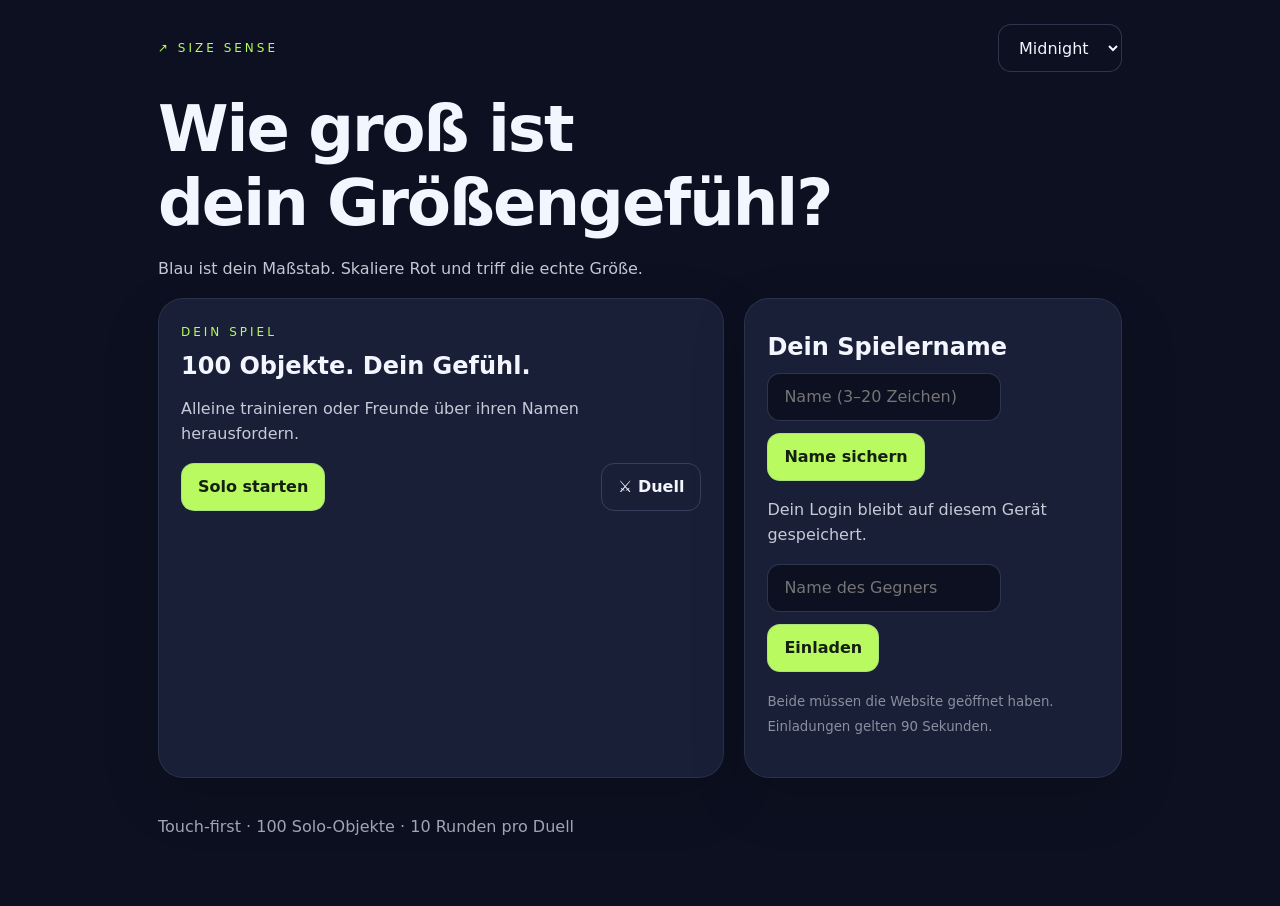
==== index.html @ f30f193d "Build touch-first Size Sense with solo, duels and themes" ====
<!doctype html><html lang="de"><meta charset="utf-8"><meta name="viewport" content="width=device-width,initial-scale=1,viewport-fit=cover"><meta name="theme-color" content="#101528"><title>Size Sense · Größen-Duell</title><style>*{box-sizing:border-box}body{margin:0;background:var(--bg);color:var(--text);font:16px system-ui;--bg:#0c1020;--card:#191f37;--text:#f3f5ff;--accent:#b8fa60;min-height:100dvh}body[data-theme=light]{--bg:#edf2fc;--card:#fff;--text:#18223b;--accent:#78d52d}body[data-theme=violet]{--bg:#201033;--card:#342048;--text:#fff1ff;--accent:#ffbd69}main{max-width:1000px;margin:auto;padding:24px 18px 50px}header,.row{display:flex;align-items:center;justify-content:space-between;gap:12px;flex-wrap:wrap}h1{font-size:clamp(32px,7vw,64px);letter-spacing:-2px;margin:20px 0 8px}h2{margin:12px 0}p{line-height:1.6;opacity:.8}.badge{color:var(--accent);font-size:12px;letter-spacing:3px}section{background:var(--card);border:1px solid #8999c125;border-radius:25px;padding:22px;margin:20px 0;box-shadow:0 20px 60px #0002}button,input,select{font:inherit;border-radius:13px;min-height:48px;padding:12px 16px;border:1px solid #8999c144}button{cursor:pointer;background:var(--accent);color:#152012;font-weight:750}button.secondary{background:transparent;color:var(--text)}button:disabled{opacity:.45;cursor:wait}input,select{background:var(--bg);color:var(--text);max-width:100%}input[type=range]{width:100%;padding:0;accent-color:var(--accent);min-height:54px;touch-action:pan-y}input[type=number]{width:160px}progress{width:100%;accent-color:var(--accent);height:8px}.arena{height:310px;display:flex;align-items:flex-end;justify-content:center;gap:10%;padding:25px 10px 0;background:linear-gradient(transparent,#7188bb12),repeating-linear-gradient(0deg,transparent 0 39px,#8999c118 40px);border-bottom:2px solid #8999c166;overflow:hidden}.object{display:flex;align-items:flex-end;justify-content:center;min-width:0;width:44%;height:100%}.object svg{max-width:100%;overflow:visible;filter:drop-shadow(0 0 12px #6688ff22)}.labels{display:grid;grid-template-columns:1fr 1fr;gap:16px;margin:15px 0}.blue{color:#68b6ff}.red{color:#ff708c}.big{font-size:clamp(25px,6vw,42px);font-weight:850}.muted,small{opacity:.65}#notice{position:fixed;bottom:18px;left:5%;width:90%;background:#fdd58c;color:#30230a;border-radius:14px;padding:14px;z-index:5;display:none}#invites section{border-color:var(--accent)}[hidden]{display:none!important}@media(min-width:760px){.arena{height:380px}.layout{display:grid;grid-template-columns:1.5fr 1fr;gap:20px}.layout section{margin-top:0}}@media(prefers-reduced-motion:no-preference){button{transition:transform .15s}button:active{transform:scale(.97)}}</style><main><header><span class="badge">↗ SIZE SENSE</span><select id="theme" aria-label="Design"><option value="dark">Midnight</option><option value="light">Cloud</option><option value="violet">Sunset</option></select></header><h1>Wie groß ist<br>dein Größengefühl?</h1><p>Blau ist dein Maßstab. Skaliere Rot und triff die echte Größe.</p><div id="invites" aria-live="polite"></div><div class="layout"><section><span class="badge">DEIN SPIEL</span><h2>100 Objekte. Dein Gefühl.</h2><p>Alleine trainieren oder Freunde über ihren Namen herausfordern.</p><div class="row"><button id="solo">Solo starten</button><button id="lobbyBtn" class="secondary">⚔ Duell</button></div></section><section id="lobby"><h2>Dein Spielername</h2><div class="row"><input id="username" placeholder="Name (3–20 Zeichen)" maxlength="20" aria-label="Dein Spielername"><button id="register">Name sichern</button></div><p id="identity">Dein Login bleibt auf diesem Gerät gespeichert.</p><div class="row"><input id="opponent" placeholder="Name des Gegners" aria-label="Gegnername"><button id="challenge">Einladen</button></div><p><small>Beide müssen die Website geöffnet haben. Einladungen gelten 90 Sekunden.</small></p><div id="duelStatus" aria-live="polite"></div></section></div><section id="game" hidden><div class="row"><span id="round" class="badge"></span><span id="total"></span></div><progress id="progress" value="0" max="100"></progress><div class="arena"><div class="object" id="refArt"></div><div class="object" id="targetArt"></div></div><div class="labels"><div><span class="blue">BLAU · VERGLEICH</span><h2 id="reference"></h2></div><div><span class="red">ROT · DEINE SCHÄTZUNG</span><h2 id="target"></h2></div></div><label for="scale">Größe mit dem Finger verändern</label><input id="scale" type="range" min="0" max="1000" value="500"><div class="row"><span id="dimensions" class="big"></span><label>Meter <input id="meters" type="number" min="0.0001" max="100000" step="any" inputmode="decimal"></label></div><p id="axis"></p><div id="result" aria-live="polite"></div><div class="row"><button id="submit">Schätzung abgeben</button><button id="next" hidden>Weiter →</button></div><p><small>Stilisierte Silhouetten. Gewertet wird die angegebene Höhe oder Länge; die zweite Abmessung ist ein Modellwert. Spielwerte sind keine exakten Maße jedes realen Exemplars.</small></p></section><section id="finish" hidden aria-live="polite"></section><p class="muted">Touch-first · 100 Solo-Objekte · 10 Runden pro Duell</p></main><div id="notice" role="alert"></div><script type="module">const $=id=>document.getElementById(id),URL='https://puddgzxqekteblmlpiqv.supabase.co',KEY='sb_publishable_PVR0CA2g2AXgzoUDnAE_pg_GkWb5LRb';let me=null,items=[],deck=[],index=0,total=0,item=null,ref=null,guess=1,low=.01,high=100,answered=false,duel=null,polling=false,loading=false;const refs=[{name:'Haus',size:8,w:7,h:8,kind:0},{name:'Auto',size:4.5,w:4.5,h:1.5,kind:1},{name:'Tür',size:2,w:.9,h:2,kind:2},{name:'Baum',size:12,w:6,h:12,kind:3},{name:'Bus',size:12,w:12,h:3,kind:1},{name:'Flasche',size:.3,w:.08,h:.3,kind:4}];function message(e){$('notice').textContent=e.message||String(e);$('notice').style.display='block';clearTimeout(message.timer);message.timer=setTimeout(()=>$('notice').style.display='none',6500)}async function request(path,body){const r=await fetch(URL+'/rest/v1/'+path,{method:body===undefined?'GET':'POST',headers:{apikey:KEY,'Content-Type':'application/json'},body:body===undefined?undefined:JSON.stringify(body)});const d=await r.json();if(!r.ok||d?.error)throw Error(d?.error||d?.message||'Verbindung fehlgeschlagen');return d}const rpc=(name,args={})=>request('rpc/'+name,args);function bind(id,fn){$(id).onclick=async()=>{if($(id).disabled)return;$(id).disabled=true;try{await fn()}catch(e){message(e)}finally{$(id).disabled=false}}}function shuffle(a){a=[...a];for(let i=a.length-1;i>0;i--){let j=Math.floor(Math.random()*(i+1));[a[i],a[j]]=[a[j],a[i]]}return a}const fmt=n=>Number(n).toLocaleString('de-DE',{maximumFractionDigits:4});function hash(s){return [...s].reduce((a,c)=>(a*31+c.charCodeAt(0))>>>0,0)}function kind(name){if(/haus|gebäude|turm/i.test(name))return 0;if(/auto|bus|zug|schiff|flugzeug/i.test(name))return 1;if(/baum|blume/i.test(name))return 3;if(/flasche|dose/i.test(name))return 4;return 2+hash(name)%3}function art(k,c,w,h){let shapes=['<path d="M5 40L50 3 95 40V97H5Z"/><path d="M40 97V65H60V97M20 48H32V60H20ZM68 48H80V60H68Z" fill="#101528"/>','<path d="M3 48L20 42 33 20H70L85 43 97 50V78H3Z"/><path d="M36 28H66L76 43H27Z" fill="#101528"/><circle cx="22" cy="80" r="12" fill="#101528"/><circle cx="78" cy="80" r="12" fill="#101528"/>','<rect x="15" y="3" width="70" height="94" rx="7"/><circle cx="70" cy="57" r="4" fill="#101528"/>','<path d="M44 97V60H56V97Z"/><path d="M50 0L93 65H7Z"/>','<path d="M35 2H65V23L78 36V90Q78 98 68 98H32Q22 98 22 90V36L35 23Z"/>'];return '<svg aria-hidden="true" viewBox="0 0 100 100" preserveAspectRatio="none" style="width:'+w+'px;height:'+h+'px;fill:'+c+'">'+shapes[k]+'</svg>'}function draw(){if(!item)return;let vertical=item.axis==='v',ratio=kind(item.name)===1?3:kind(item.name)===3?.5:.65,tw=vertical?guess*ratio:guess,th=vertical?guess:guess/3;let unit=Math.min(235/Math.max(ref.h,th),135/Math.max(ref.w,tw));$('refArt').innerHTML=art(ref.kind,'#68b6ff',Math.max(1,ref.w*unit),Math.max(1,ref.h*unit));$('targetArt').innerHTML=art(kind(item.name),'#ff708c',Math.max(1,tw*unit),Math.max(1,th*unit));$('dimensions').textContent=fmt(th)+' m hoch · '+fmt(tw)+' m breit';$('meters').value=Number(guess.toPrecision(6));$('scale').value=1000*Math.log(guess/low)/Math.log(high/low)}async function loadItems(){if(!items.length){items=await request('sg_items?select=id,name,dim,axis,size_m,fact&order=id&limit=100');if(items.length<100)throw Error('Der Solo-Katalog enthält noch keine 100 verfügbaren Objekte.')}}async function round(){loading=true;try{answered=false;$('submit').hidden=false;$('next').hidden=true;$('scale').disabled=false;$('meters').disabled=false;$('result').textContent='';item=duel?await rpc('sg_round',{p_token:me.token,p_duel_id:duel,p_round:index+1}):deck[index];if(!item)throw Error('Objekt konnte nicht geladen werden');ref=refs[(index+hash(item.id))%refs.length];if(ref.name===item.name)ref=refs[(refs.indexOf(ref)+1)%refs.length];low=.0001;high=100000;guess=ref.size;$('reference').textContent=ref.name+' · '+fmt(ref.h)+' m hoch / '+fmt(ref.w)+' m breit';$('target').textContent=item.name;$('axis').textContent='Gewertet: '+item.dim+' in Metern.';$('round').textContent=(duel?'DUELL':'SOLO')+' · RUNDE '+(index+1)+' / '+(duel?10:deck.length);$('total').textContent=fmt(total)+' Prozentpunkte';$('progress').max=duel?10:deck.length;$('progress').value=index;$('game').hidden=false;$('finish').hidden=true;draw()}finally{loading=false}}function finish(text){$('game').hidden=true;$('finish').hidden=false;$('finish').textContent=text}async function openDuel(id){const s=await rpc('sg_duel_state',{p_token:me.token,p_duel_id:id});if(s.duel.status!=='active'&&s.duel.status!=='finished')return;duel=id;index=s.my_guesses.length;total=s.my_guesses.reduce((a,g)=>a+Number(g.score),0);if(index<10)await round();else finish('Deine zehn Runden sind fertig. Warte auf den Endstand …')}async function tick(){if(!me||polling)return;polling=true;try{await rpc('sg_heartbeat',{p_token:me.token});const d=await rpc('sg_my_duels',{p_token:me.token});$('invites').replaceChildren();for(const x of d.duels){const box=document.createElement('section'),label=document.createElement('p');label.textContent=x.p1_username+' gegen '+x.p2_username+' · '+(x.status==='active'?'Duell läuft':'Einladung');box.append(label);if(x.status==='invited'&&x.p2_id===me.id){for(const [text,accept] of [['Beitreten',true],['Ablehnen',false]]){const b=document.createElement('button');b.textContent=text;b.onclick=async()=>{b.disabled=true;try{await rpc('sg_respond_duel',{p_token:me.token,p_duel_id:x.id,p_accept:accept});if(accept)await openDuel(x.id);await tick()}catch(e){message(e)}finally{b.disabled=false}};box.append(b)}}else if(x.status==='active'){const b=document.createElement('button');b.textContent='Duell öffnen';b.onclick=()=>openDuel(x.id).catch(message);box.append(b)}$('invites').append(box)}if(duel){const s=await rpc('sg_duel_state',{p_token:me.token,p_duel_id:duel});if(s.duel.status==='finished'){const x=s.duel;finish((x.winner_id===null?'Unentschieden!':x.winner_id===me.id?'Du gewinnst! 🏆':'Dein Gegner gewinnt!')+' '+x.p1_username+': '+fmt(x.p1_total)+' · '+x.p2_username+': '+fmt(x.p2_total)+' Prozentpunkte (max. 1000).')}else if(s.duel.status==='active'&&!item&&!loading)await openDuel(duel);else if(['expired','declined'].includes(s.duel.status)){$('duelStatus').textContent='Einladung abgelaufen oder abgelehnt.';duel=null}}}catch(e){message(e)}finally{polling=false}}bind('solo',async()=>{await loadItems();duel=null;deck=shuffle(items);index=0;total=0;await round();$('game').scrollIntoView({behavior:'smooth',block:'start'})});bind('lobbyBtn',()=>{$('lobby').scrollIntoView({behavior:'smooth'});(me?$('opponent'):$('username')).focus()});bind('register',async()=>{me=await rpc('sg_register',{p_username:$('username').value});localStorage.setItem('ss-token',me.token);$('identity').textContent='Online als '+me.username;await tick()});bind('challenge',async()=>{if(!me)throw Error('Sichere zuerst deinen Spielernamen.');const users=await rpc('sg_list_online');const other=users.find(x=>x.username.toLowerCase()===$('opponent').value.trim().toLowerCase());if(!other)throw Error('Dieser Name ist nicht online. Dein Gegner muss die Website öffnen und einen Namen sichern.');const d=await rpc('sg_create_duel',{p_token:me.token,p_opponent_id:other.id});duel=d.duel_id;item=null;$('game').hidden=true;$('finish').hidden=true;$('duelStatus').textContent='Einladung gesendet. Warte auf Beitreten …';await tick()});$('scale').oninput=()=>{guess=low*Math.pow(high/low,Number($('scale').value)/1000);draw()};$('meters').oninput=()=>{const n=Number($('meters').value);if(n>=low&&n<=high){guess=n;const start=$('meters').selectionStart;draw()}};bind('submit',async()=>{if(answered||!item)return;let r;if(duel)r=await rpc('sg_submit_guess',{p_token:me.token,p_duel_id:duel,p_round:index+1,p_guess:guess});else{const real=Number(item.size_m);r={real,score:Math.round(1000*Math.min(guess,real)/Math.max(guess,real))/10}}answered=true;total+=Number(r.score);$('result').textContent=fmt(r.score)+' % richtig! Deine Schätzung: '+fmt(guess)+' m · Spielwert: '+fmt(r.real)+' m.'+(item.fact?' '+item.fact:'');$('submit').hidden=true;$('next').hidden=false;$('scale').disabled=true;$('meters').disabled=true;$('total').textContent=fmt(total)+' Prozentpunkte'});bind('next',async()=>{index++;if(index>=(duel?10:deck.length)){finish(duel?'Deine zehn Runden sind fertig. Warte auf den Gegner …':'Geschafft! '+fmt(total)+' von '+deck.length*100+' Prozentpunkten · Durchschnitt '+fmt(total/deck.length)+' %.');if(duel)await tick()}else await round()});$('theme').value=localStorage.getItem('ss-theme')||'dark';document.body.dataset.theme=$('theme').value;$('theme').onchange=()=>{document.body.dataset.theme=$('theme').value;localStorage.setItem('ss-theme',$('theme').value)};const token=localStorage.getItem('ss-token');if(token){try{me=await rpc('sg_login',{p_token:token});$('identity').textContent='Online als '+me.username;await tick()}catch(e){message(e)}}setInterval(tick,5000);document.addEventListener('visibilitychange',()=>{if(!document.hidden)tick()});</script></html>
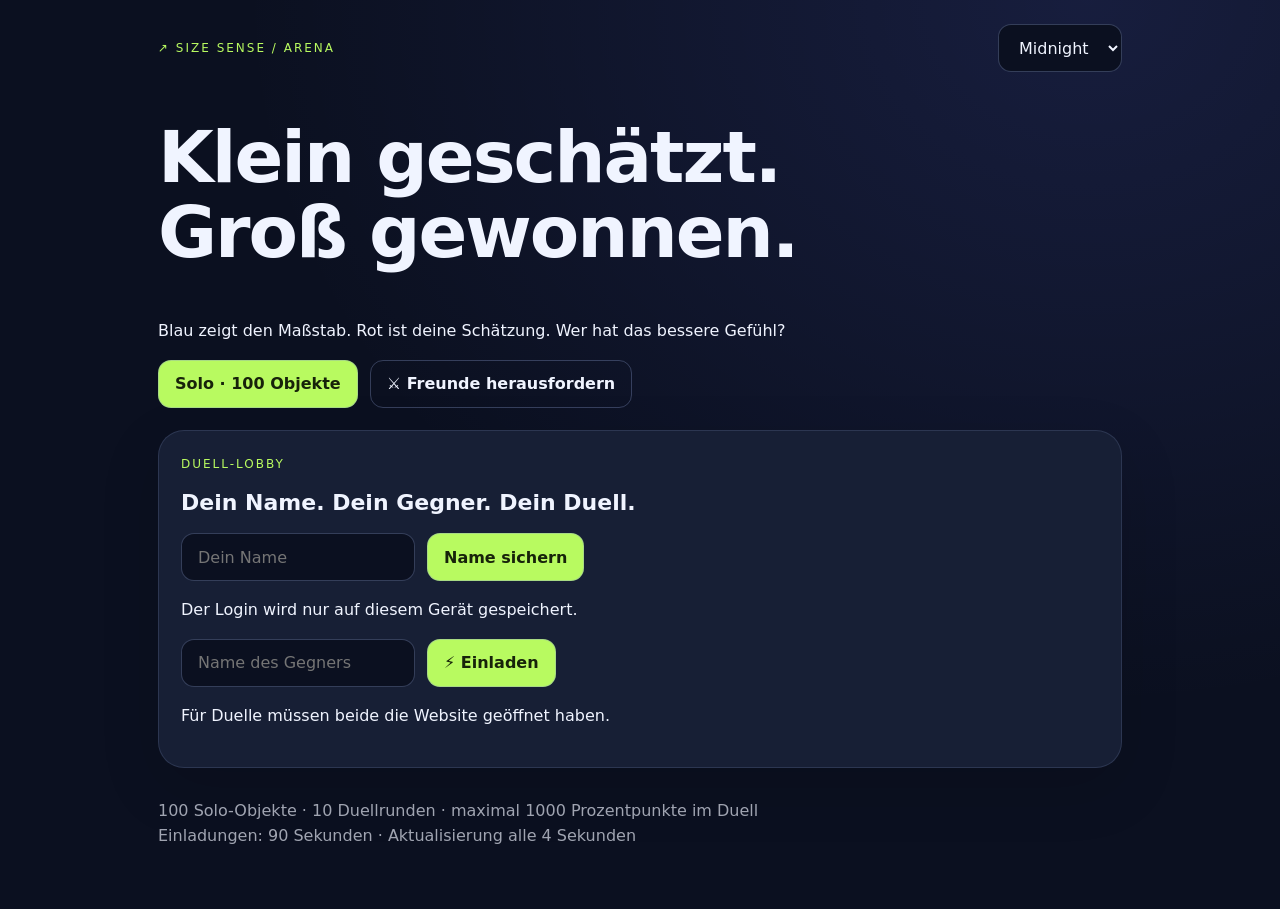
==== commit 9e923bc1: "Upgrade duel experience with VS scoreboard, round synchronization and rematches" ====
--- a/index.html
+++ b/index.html
@@ -1 +1 @@
-<!doctype html><html lang="de"><meta charset="utf-8"><meta name="viewport" content="width=device-width,initial-scale=1,viewport-fit=cover"><meta name="theme-color" content="#101528"><title>Size Sense · Größen-Duell</title><style>*{box-sizing:border-box}body{margin:0;background:var(--bg);color:var(--text);font:16px system-ui;--bg:#0c1020;--card:#191f37;--text:#f3f5ff;--accent:#b8fa60;min-height:100dvh}body[data-theme=light]{--bg:#edf2fc;--card:#fff;--text:#18223b;--accent:#78d52d}body[data-theme=violet]{--bg:#201033;--card:#342048;--text:#fff1ff;--accent:#ffbd69}main{max-width:1000px;margin:auto;padding:24px 18px 50px}header,.row{display:flex;align-items:center;justify-content:space-between;gap:12px;flex-wrap:wrap}h1{font-size:clamp(32px,7vw,64px);letter-spacing:-2px;margin:20px 0 8px}h2{margin:12px 0}p{line-height:1.6;opacity:.8}.badge{color:var(--accent);font-size:12px;letter-spacing:3px}section{background:var(--card);border:1px solid #8999c125;border-radius:25px;padding:22px;margin:20px 0;box-shadow:0 20px 60px #0002}button,input,select{font:inherit;border-radius:13px;min-height:48px;padding:12px 16px;border:1px solid #8999c144}button{cursor:pointer;background:var(--accent);color:#152012;font-weight:750}button.secondary{background:transparent;color:var(--text)}button:disabled{opacity:.45;cursor:wait}input,select{background:var(--bg);color:var(--text);max-width:100%}input[type=range]{width:100%;padding:0;accent-color:var(--accent);min-height:54px;touch-action:pan-y}input[type=number]{width:160px}progress{width:100%;accent-color:var(--accent);height:8px}.arena{height:310px;display:flex;align-items:flex-end;justify-content:center;gap:10%;padding:25px 10px 0;background:linear-gradient(transparent,#7188bb12),repeating-linear-gradient(0deg,transparent 0 39px,#8999c118 40px);border-bottom:2px solid #8999c166;overflow:hidden}.object{display:flex;align-items:flex-end;justify-content:center;min-width:0;width:44%;height:100%}.object svg{max-width:100%;overflow:visible;filter:drop-shadow(0 0 12px #6688ff22)}.labels{display:grid;grid-template-columns:1fr 1fr;gap:16px;margin:15px 0}.blue{color:#68b6ff}.red{color:#ff708c}.big{font-size:clamp(25px,6vw,42px);font-weight:850}.muted,small{opacity:.65}#notice{position:fixed;bottom:18px;left:5%;width:90%;background:#fdd58c;color:#30230a;border-radius:14px;padding:14px;z-index:5;display:none}#invites section{border-color:var(--accent)}[hidden]{display:none!important}@media(min-width:760px){.arena{height:380px}.layout{display:grid;grid-template-columns:1.5fr 1fr;gap:20px}.layout section{margin-top:0}}@media(prefers-reduced-motion:no-preference){button{transition:transform .15s}button:active{transform:scale(.97)}}</style><main><header><span class="badge">↗ SIZE SENSE</span><select id="theme" aria-label="Design"><option value="dark">Midnight</option><option value="light">Cloud</option><option value="violet">Sunset</option></select></header><h1>Wie groß ist<br>dein Größengefühl?</h1><p>Blau ist dein Maßstab. Skaliere Rot und triff die echte Größe.</p><div id="invites" aria-live="polite"></div><div class="layout"><section><span class="badge">DEIN SPIEL</span><h2>100 Objekte. Dein Gefühl.</h2><p>Alleine trainieren oder Freunde über ihren Namen herausfordern.</p><div class="row"><button id="solo">Solo starten</button><button id="lobbyBtn" class="secondary">⚔ Duell</button></div></section><section id="lobby"><h2>Dein Spielername</h2><div class="row"><input id="username" placeholder="Name (3–20 Zeichen)" maxlength="20" aria-label="Dein Spielername"><button id="register">Name sichern</button></div><p id="identity">Dein Login bleibt auf diesem Gerät gespeichert.</p><div class="row"><input id="opponent" placeholder="Name des Gegners" aria-label="Gegnername"><button id="challenge">Einladen</button></div><p><small>Beide müssen die Website geöffnet haben. Einladungen gelten 90 Sekunden.</small></p><div id="duelStatus" aria-live="polite"></div></section></div><section id="game" hidden><div class="row"><span id="round" class="badge"></span><span id="total"></span></div><progress id="progress" value="0" max="100"></progress><div class="arena"><div class="object" id="refArt"></div><div class="object" id="targetArt"></div></div><div class="labels"><div><span class="blue">BLAU · VERGLEICH</span><h2 id="reference"></h2></div><div><span class="red">ROT · DEINE SCHÄTZUNG</span><h2 id="target"></h2></div></div><label for="scale">Größe mit dem Finger verändern</label><input id="scale" type="range" min="0" max="1000" value="500"><div class="row"><span id="dimensions" class="big"></span><label>Meter <input id="meters" type="number" min="0.0001" max="100000" step="any" inputmode="decimal"></label></div><p id="axis"></p><div id="result" aria-live="polite"></div><div class="row"><button id="submit">Schätzung abgeben</button><button id="next" hidden>Weiter →</button></div><p><small>Stilisierte Silhouetten. Gewertet wird die angegebene Höhe oder Länge; die zweite Abmessung ist ein Modellwert. Spielwerte sind keine exakten Maße jedes realen Exemplars.</small></p></section><section id="finish" hidden aria-live="polite"></section><p class="muted">Touch-first · 100 Solo-Objekte · 10 Runden pro Duell</p></main><div id="notice" role="alert"></div><script type="module">const $=id=>document.getElementById(id),URL='https://puddgzxqekteblmlpiqv.supabase.co',KEY='sb_publishable_PVR0CA2g2AXgzoUDnAE_pg_GkWb5LRb';let me=null,items=[],deck=[],index=0,total=0,item=null,ref=null,guess=1,low=.01,high=100,answered=false,duel=null,polling=false,loading=false;const refs=[{name:'Haus',size:8,w:7,h:8,kind:0},{name:'Auto',size:4.5,w:4.5,h:1.5,kind:1},{name:'Tür',size:2,w:.9,h:2,kind:2},{name:'Baum',size:12,w:6,h:12,kind:3},{name:'Bus',size:12,w:12,h:3,kind:1},{name:'Flasche',size:.3,w:.08,h:.3,kind:4}];function message(e){$('notice').textContent=e.message||String(e);$('notice').style.display='block';clearTimeout(message.timer);message.timer=setTimeout(()=>$('notice').style.display='none',6500)}async function request(path,body){const r=await fetch(URL+'/rest/v1/'+path,{method:body===undefined?'GET':'POST',headers:{apikey:KEY,'Content-Type':'application/json'},body:body===undefined?undefined:JSON.stringify(body)});const d=await r.json();if(!r.ok||d?.error)throw Error(d?.error||d?.message||'Verbindung fehlgeschlagen');return d}const rpc=(name,args={})=>request('rpc/'+name,args);function bind(id,fn){$(id).onclick=async()=>{if($(id).disabled)return;$(id).disabled=true;try{await fn()}catch(e){message(e)}finally{$(id).disabled=false}}}function shuffle(a){a=[...a];for(let i=a.length-1;i>0;i--){let j=Math.floor(Math.random()*(i+1));[a[i],a[j]]=[a[j],a[i]]}return a}const fmt=n=>Number(n).toLocaleString('de-DE',{maximumFractionDigits:4});function hash(s){return [...s].reduce((a,c)=>(a*31+c.charCodeAt(0))>>>0,0)}function kind(name){if(/haus|gebäude|turm/i.test(name))return 0;if(/auto|bus|zug|schiff|flugzeug/i.test(name))return 1;if(/baum|blume/i.test(name))return 3;if(/flasche|dose/i.test(name))return 4;return 2+hash(name)%3}function art(k,c,w,h){let shapes=['<path d="M5 40L50 3 95 40V97H5Z"/><path d="M40 97V65H60V97M20 48H32V60H20ZM68 48H80V60H68Z" fill="#101528"/>','<path d="M3 48L20 42 33 20H70L85 43 97 50V78H3Z"/><path d="M36 28H66L76 43H27Z" fill="#101528"/><circle cx="22" cy="80" r="12" fill="#101528"/><circle cx="78" cy="80" r="12" fill="#101528"/>','<rect x="15" y="3" width="70" height="94" rx="7"/><circle cx="70" cy="57" r="4" fill="#101528"/>','<path d="M44 97V60H56V97Z"/><path d="M50 0L93 65H7Z"/>','<path d="M35 2H65V23L78 36V90Q78 98 68 98H32Q22 98 22 90V36L35 23Z"/>'];return '<svg aria-hidden="true" viewBox="0 0 100 100" preserveAspectRatio="none" style="width:'+w+'px;height:'+h+'px;fill:'+c+'">'+shapes[k]+'</svg>'}function draw(){if(!item)return;let vertical=item.axis==='v',ratio=kind(item.name)===1?3:kind(item.name)===3?.5:.65,tw=vertical?guess*ratio:guess,th=vertical?guess:guess/3;let unit=Math.min(235/Math.max(ref.h,th),135/Math.max(ref.w,tw));$('refArt').innerHTML=art(ref.kind,'#68b6ff',Math.max(1,ref.w*unit),Math.max(1,ref.h*unit));$('targetArt').innerHTML=art(kind(item.name),'#ff708c',Math.max(1,tw*unit),Math.max(1,th*unit));$('dimensions').textContent=fmt(th)+' m hoch · '+fmt(tw)+' m breit';$('meters').value=Number(guess.toPrecision(6));$('scale').value=1000*Math.log(guess/low)/Math.log(high/low)}async function loadItems(){if(!items.length){items=await request('sg_items?select=id,name,dim,axis,size_m,fact&order=id&limit=100');if(items.length<100)throw Error('Der Solo-Katalog enthält noch keine 100 verfügbaren Objekte.')}}async function round(){loading=true;try{answered=false;$('submit').hidden=false;$('next').hidden=true;$('scale').disabled=false;$('meters').disabled=false;$('result').textContent='';item=duel?await rpc('sg_round',{p_token:me.token,p_duel_id:duel,p_round:index+1}):deck[index];if(!item)throw Error('Objekt konnte nicht geladen werden');ref=refs[(index+hash(item.id))%refs.length];if(ref.name===item.name)ref=refs[(refs.indexOf(ref)+1)%refs.length];low=.0001;high=100000;guess=ref.size;$('reference').textContent=ref.name+' · '+fmt(ref.h)+' m hoch / '+fmt(ref.w)+' m breit';$('target').textContent=item.name;$('axis').textContent='Gewertet: '+item.dim+' in Metern.';$('round').textContent=(duel?'DUELL':'SOLO')+' · RUNDE '+(index+1)+' / '+(duel?10:deck.length);$('total').textContent=fmt(total)+' Prozentpunkte';$('progress').max=duel?10:deck.length;$('progress').value=index;$('game').hidden=false;$('finish').hidden=true;draw()}finally{loading=false}}function finish(text){$('game').hidden=true;$('finish').hidden=false;$('finish').textContent=text}async function openDuel(id){const s=await rpc('sg_duel_state',{p_token:me.token,p_duel_id:id});if(s.duel.status!=='active'&&s.duel.status!=='finished')return;duel=id;index=s.my_guesses.length;total=s.my_guesses.reduce((a,g)=>a+Number(g.score),0);if(index<10)await round();else finish('Deine zehn Runden sind fertig. Warte auf den Endstand …')}async function tick(){if(!me||polling)return;polling=true;try{await rpc('sg_heartbeat',{p_token:me.token});const d=await rpc('sg_my_duels',{p_token:me.token});$('invites').replaceChildren();for(const x of d.duels){const box=document.createElement('section'),label=document.createElement('p');label.textContent=x.p1_username+' gegen '+x.p2_username+' · '+(x.status==='active'?'Duell läuft':'Einladung');box.append(label);if(x.status==='invited'&&x.p2_id===me.id){for(const [text,accept] of [['Beitreten',true],['Ablehnen',false]]){const b=document.createElement('button');b.textContent=text;b.onclick=async()=>{b.disabled=true;try{await rpc('sg_respond_duel',{p_token:me.token,p_duel_id:x.id,p_accept:accept});if(accept)await openDuel(x.id);await tick()}catch(e){message(e)}finally{b.disabled=false}};box.append(b)}}else if(x.status==='active'){const b=document.createElement('button');b.textContent='Duell öffnen';b.onclick=()=>openDuel(x.id).catch(message);box.append(b)}$('invites').append(box)}if(duel){const s=await rpc('sg_duel_state',{p_token:me.token,p_duel_id:duel});if(s.duel.status==='finished'){const x=s.duel;finish((x.winner_id===null?'Unentschieden!':x.winner_id===me.id?'Du gewinnst! 🏆':'Dein Gegner gewinnt!')+' '+x.p1_username+': '+fmt(x.p1_total)+' · '+x.p2_username+': '+fmt(x.p2_total)+' Prozentpunkte (max. 1000).')}else if(s.duel.status==='active'&&!item&&!loading)await openDuel(duel);else if(['expired','declined'].includes(s.duel.status)){$('duelStatus').textContent='Einladung abgelaufen oder abgelehnt.';duel=null}}}catch(e){message(e)}finally{polling=false}}bind('solo',async()=>{await loadItems();duel=null;deck=shuffle(items);index=0;total=0;await round();$('game').scrollIntoView({behavior:'smooth',block:'start'})});bind('lobbyBtn',()=>{$('lobby').scrollIntoView({behavior:'smooth'});(me?$('opponent'):$('username')).focus()});bind('register',async()=>{me=await rpc('sg_register',{p_username:$('username').value});localStorage.setItem('ss-token',me.token);$('identity').textContent='Online als '+me.username;await tick()});bind('challenge',async()=>{if(!me)throw Error('Sichere zuerst deinen Spielernamen.');const users=await rpc('sg_list_online');const other=users.find(x=>x.username.toLowerCase()===$('opponent').value.trim().toLowerCase());if(!other)throw Error('Dieser Name ist nicht online. Dein Gegner muss die Website öffnen und einen Namen sichern.');const d=await rpc('sg_create_duel',{p_token:me.token,p_opponent_id:other.id});duel=d.duel_id;item=null;$('game').hidden=true;$('finish').hidden=true;$('duelStatus').textContent='Einladung gesendet. Warte auf Beitreten …';await tick()});$('scale').oninput=()=>{guess=low*Math.pow(high/low,Number($('scale').value)/1000);draw()};$('meters').oninput=()=>{const n=Number($('meters').value);if(n>=low&&n<=high){guess=n;const start=$('meters').selectionStart;draw()}};bind('submit',async()=>{if(answered||!item)return;let r;if(duel)r=await rpc('sg_submit_guess',{p_token:me.token,p_duel_id:duel,p_round:index+1,p_guess:guess});else{const real=Number(item.size_m);r={real,score:Math.round(1000*Math.min(guess,real)/Math.max(guess,real))/10}}answered=true;total+=Number(r.score);$('result').textContent=fmt(r.score)+' % richtig! Deine Schätzung: '+fmt(guess)+' m · Spielwert: '+fmt(r.real)+' m.'+(item.fact?' '+item.fact:'');$('submit').hidden=true;$('next').hidden=false;$('scale').disabled=true;$('meters').disabled=true;$('total').textContent=fmt(total)+' Prozentpunkte'});bind('next',async()=>{index++;if(index>=(duel?10:deck.length)){finish(duel?'Deine zehn Runden sind fertig. Warte auf den Gegner …':'Geschafft! '+fmt(total)+' von '+deck.length*100+' Prozentpunkten · Durchschnitt '+fmt(total/deck.length)+' %.');if(duel)await tick()}else await round()});$('theme').value=localStorage.getItem('ss-theme')||'dark';document.body.dataset.theme=$('theme').value;$('theme').onchange=()=>{document.body.dataset.theme=$('theme').value;localStorage.setItem('ss-theme',$('theme').value)};const token=localStorage.getItem('ss-token');if(token){try{me=await rpc('sg_login',{p_token:token});$('identity').textContent='Online als '+me.username;await tick()}catch(e){message(e)}}setInterval(tick,5000);document.addEventListener('visibilitychange',()=>{if(!document.hidden)tick()});</script></html>+<!doctype html><html lang="de"><head><meta charset="utf-8"><meta name="viewport" content="width=device-width,initial-scale=1,viewport-fit=cover"><meta name="theme-color" content="#0b1020"><title>Size Sense · Duel Arena</title><link rel="stylesheet" href="styles.css"><script type="module" src="app.js"></script></head><body><main><header><span class="tag">↗ SIZE SENSE / ARENA</span><select id="theme" aria-label="Design"><option value="dark">Midnight</option><option value="light">Cloud</option><option value="violet">Sunset</option></select></header><h1>Klein geschätzt.<br>Groß gewonnen.</h1><p>Blau zeigt den Maßstab. Rot ist deine Schätzung. Wer hat das bessere Gefühl?</p><div class="actions"><button id="solo">Solo · 100 Objekte</button><button id="duelButton" class="alt">⚔ Freunde herausfordern</button></div><div id="invitations" aria-live="polite"></div><section id="lobby"><span class="tag">DUELL-LOBBY</span><h2>Dein Name. Dein Gegner. Dein Duell.</h2><div class="actions"><input id="username" aria-label="Spielername" placeholder="Dein Name" maxlength="20"><button id="register">Name sichern</button></div><p id="identity">Der Login wird nur auf diesem Gerät gespeichert.</p><div class="actions"><input id="opponent" aria-label="Gegnername" placeholder="Name des Gegners"><button id="invite">⚡ Einladen</button></div><p id="connection" role="status">Für Duelle müssen beide die Website geöffnet haben.</p><div id="online" class="actions"></div><div id="matches"></div></section><section id="battle" hidden><div class="versus"><div><span class="avatar blue" id="myAvatar">?</span><h2 id="myName">Du</h2><strong id="myScore">0</strong></div><span class="vs">VS</span><div><span class="avatar red" id="theirAvatar">?</span><h2 id="theirName">Gegner</h2><strong id="theirScore">0</strong></div></div><p id="battleStatus" aria-live="polite"></p><div id="rounds" class="rounds"></div></section><section id="game" hidden><div class="actions"><span id="roundLabel" class="tag"></span><span id="points"></span></div><progress id="progress" max="100" value="0"></progress><div class="arena"><div id="blueArt"></div><div id="redArt"></div></div><div class="labels"><div class="blue"><h2 id="reference"></h2><span id="referenceSize"></span></div><div class="red"><h2 id="object"></h2><span id="dimensionLabel"></span></div></div><label for="scale">Mit dem Finger skalieren</label><input id="scale" type="range" min="0" max="1000" value="500"><p id="dimensions" class="large"></p><div class="actions"><label>Schätzung in Metern <input id="meters" type="number" min="0.0001" max="100000" step="any" inputmode="decimal"></label><button id="submit">Schätzung festlegen</button><button id="next" hidden>Nächste Runde →</button></div><p id="result" role="status"></p><small>Stilisierte Modelle: Gewertet wird die bezeichnete Höhe oder Länge. Die zweite Abmessung ist ein Modellwert.</small></section><section id="finish" hidden><span class="tag">ERGEBNIS</span><h2 id="winner" class="large"></h2><p id="finalScore"></p><button id="rematch" hidden>⚔ Revanche einladen</button></section><footer>100 Solo-Objekte · 10 Duellrunden · maximal 1000 Prozentpunkte im Duell<br>Einladungen: 90 Sekunden · Aktualisierung alle 4 Sekunden</footer></main><div id="toast" role="alert" hidden></div></body></html>
--- a/styles.css
+++ b/styles.css
@@ -0,0 +1 @@
+*{box-sizing:border-box}body{--bg:#0b1020;--panel:#171f35;--text:#f0f4ff;--accent:#b8fa60;margin:0;background:radial-gradient(ellipse at 85% 0,#6675ff22,transparent 55%),var(--bg);color:var(--text);font:16px system-ui;min-height:100dvh}body[data-theme=light]{--bg:#eef3fc;--panel:#fff;--text:#17223c;--accent:#98e242}body[data-theme=violet]{--bg:#1d102f;--panel:#322046;--text:#fff0ff;--accent:#ffbc78}main{max-width:1000px;margin:auto;padding:24px 18px 60px}header,.actions{display:flex;gap:12px;align-items:center;flex-wrap:wrap}header{justify-content:space-between}.tag{font-size:12px;letter-spacing:2px;color:var(--accent)}h1{font-size:clamp(36px,8vw,72px);letter-spacing:-2px;line-height:1.04}h2{font-size:22px}p{line-height:1.6}section{margin:22px 0;padding:22px;background:var(--panel);border:1px solid #8698cb30;border-radius:26px;box-shadow:0 20px 60px #0002}button,input,select{font:inherit;border-radius:13px;padding:12px 16px;min-height:48px;max-width:100%;border:1px solid #8698cb55}button{background:var(--accent);color:#17230a;font-weight:750;cursor:pointer}button.alt{background:transparent;color:var(--text)}button:disabled{opacity:.45;cursor:not-allowed}input,select{background:var(--bg);color:var(--text)}input[type=range]{width:100%;padding:0;accent-color:var(--accent);min-height:58px}input[type=number]{width:150px}progress{width:100%;height:8px;accent-color:var(--accent)}.blue{color:#70b9ff}.red{color:#ff7293}.versus{display:grid;grid-template-columns:1fr auto 1fr;text-align:center;align-items:center;gap:14px}.versus h2{overflow-wrap:anywhere}.versus strong{font-size:34px}.avatar{width:58px;height:58px;border:1px solid currentColor;border-radius:18px;display:inline-grid;place-items:center;font-size:25px;background:#7188dd16}.vs{font-size:30px;font-weight:900;font-style:italic;color:var(--accent)}.rounds{display:grid;grid-template-columns:repeat(10,1fr);gap:5px}.rounds span{text-align:center;background:#7e94c718;border-radius:8px;padding:10px 0;font-size:12px}.rounds .won{background:#b8fa6025;color:var(--accent)}.rounds .lost{background:#ff729325;color:#ff7293}.rounds .current{outline:1px solid var(--accent)}.arena{display:flex;align-items:flex-end;justify-content:space-around;height:290px;padding:24px 4px 0;background:repeating-linear-gradient(0deg,transparent 0 39px,#889ac51a 40px);border-bottom:2px solid #889ac566}.arena>div{width:44%;height:100%;display:flex;align-items:flex-end;justify-content:center}.arena svg{max-width:100%;filter:drop-shadow(0 0 14px #7799ff22)}.labels{display:grid;grid-template-columns:1fr 1fr;gap:15px}.large{font-size:clamp(24px,5vw,38px);font-weight:850}small,footer{opacity:.65;line-height:1.6}footer{margin-top:30px}#toast{position:fixed;bottom:20px;left:5%;width:90%;padding:16px;border-radius:16px;background:#ffda94;color:#34200a;z-index:9}#invitations section{border-color:var(--accent)}#finish{text-align:center;background:radial-gradient(ellipse at top,#b8fa6022,transparent),var(--panel)}[hidden]{display:none!important}@media(min-width:760px){.arena{height:360px}}@media(prefers-reduced-motion:no-preference){button{transition:transform .15s}button:active{transform:scale(.97)}#finish{animation:arrive .4s ease-out}@keyframes arrive{from{transform:translateY(16px);opacity:0}to{transform:translateY(0);opacity:1}}}
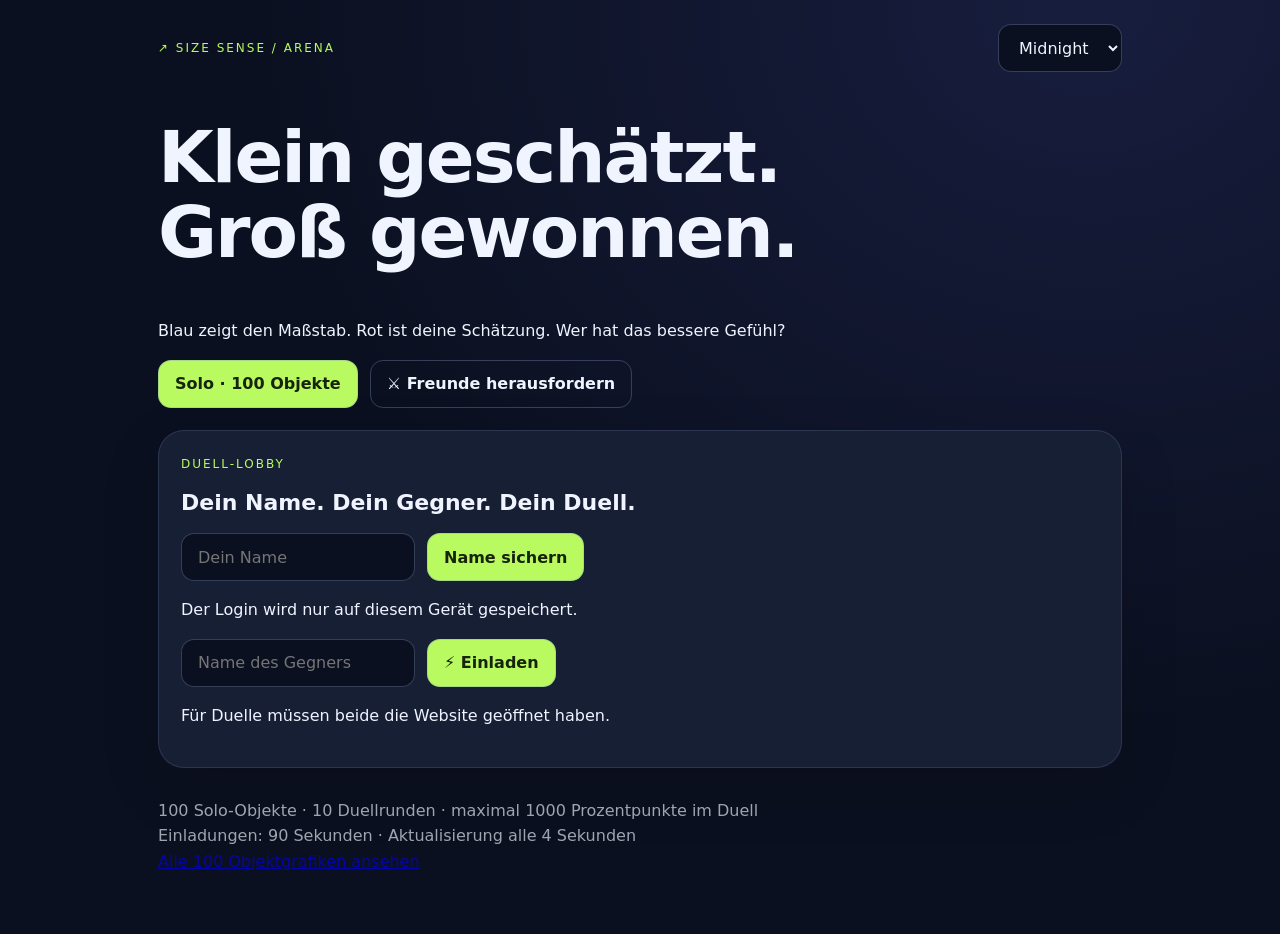
==== commit 456d604e: "Replace generic object drawings with explicit illustrations for all 100 items" ====
--- a/index.html
+++ b/index.html
@@ -1 +1 @@
-<!doctype html><html lang="de"><head><meta charset="utf-8"><meta name="viewport" content="width=device-width,initial-scale=1,viewport-fit=cover"><meta name="theme-color" content="#0b1020"><title>Size Sense · Duel Arena</title><link rel="stylesheet" href="styles.css"><script type="module" src="app.js"></script></head><body><main><header><span class="tag">↗ SIZE SENSE / ARENA</span><select id="theme" aria-label="Design"><option value="dark">Midnight</option><option value="light">Cloud</option><option value="violet">Sunset</option></select></header><h1>Klein geschätzt.<br>Groß gewonnen.</h1><p>Blau zeigt den Maßstab. Rot ist deine Schätzung. Wer hat das bessere Gefühl?</p><div class="actions"><button id="solo">Solo · 100 Objekte</button><button id="duelButton" class="alt">⚔ Freunde herausfordern</button></div><div id="invitations" aria-live="polite"></div><section id="lobby"><span class="tag">DUELL-LOBBY</span><h2>Dein Name. Dein Gegner. Dein Duell.</h2><div class="actions"><input id="username" aria-label="Spielername" placeholder="Dein Name" maxlength="20"><button id="register">Name sichern</button></div><p id="identity">Der Login wird nur auf diesem Gerät gespeichert.</p><div class="actions"><input id="opponent" aria-label="Gegnername" placeholder="Name des Gegners"><button id="invite">⚡ Einladen</button></div><p id="connection" role="status">Für Duelle müssen beide die Website geöffnet haben.</p><div id="online" class="actions"></div><div id="matches"></div></section><section id="battle" hidden><div class="versus"><div><span class="avatar blue" id="myAvatar">?</span><h2 id="myName">Du</h2><strong id="myScore">0</strong></div><span class="vs">VS</span><div><span class="avatar red" id="theirAvatar">?</span><h2 id="theirName">Gegner</h2><strong id="theirScore">0</strong></div></div><p id="battleStatus" aria-live="polite"></p><div id="rounds" class="rounds"></div></section><section id="game" hidden><div class="actions"><span id="roundLabel" class="tag"></span><span id="points"></span></div><progress id="progress" max="100" value="0"></progress><div class="arena"><div id="blueArt"></div><div id="redArt"></div></div><div class="labels"><div class="blue"><h2 id="reference"></h2><span id="referenceSize"></span></div><div class="red"><h2 id="object"></h2><span id="dimensionLabel"></span></div></div><label for="scale">Mit dem Finger skalieren</label><input id="scale" type="range" min="0" max="1000" value="500"><p id="dimensions" class="large"></p><div class="actions"><label>Schätzung in Metern <input id="meters" type="number" min="0.0001" max="100000" step="any" inputmode="decimal"></label><button id="submit">Schätzung festlegen</button><button id="next" hidden>Nächste Runde →</button></div><p id="result" role="status"></p><small>Stilisierte Modelle: Gewertet wird die bezeichnete Höhe oder Länge. Die zweite Abmessung ist ein Modellwert.</small></section><section id="finish" hidden><span class="tag">ERGEBNIS</span><h2 id="winner" class="large"></h2><p id="finalScore"></p><button id="rematch" hidden>⚔ Revanche einladen</button></section><footer>100 Solo-Objekte · 10 Duellrunden · maximal 1000 Prozentpunkte im Duell<br>Einladungen: 90 Sekunden · Aktualisierung alle 4 Sekunden</footer></main><div id="toast" role="alert" hidden></div></body></html>+<!doctype html><html lang="de"><head><meta charset="utf-8"><meta name="viewport" content="width=device-width,initial-scale=1,viewport-fit=cover"><meta name="theme-color" content="#0b1020"><title>Size Sense · Duel Arena</title><link rel="stylesheet" href="styles.css"><script type="module" src="app.js"></script><script type="module" src="graphics.js"></script></head><body><main><header><span class="tag">↗ SIZE SENSE / ARENA</span><select id="theme" aria-label="Design"><option value="dark">Midnight</option><option value="light">Cloud</option><option value="violet">Sunset</option></select></header><h1>Klein geschätzt.<br>Groß gewonnen.</h1><p>Blau zeigt den Maßstab. Rot ist deine Schätzung. Wer hat das bessere Gefühl?</p><div class="actions"><button id="solo">Solo · 100 Objekte</button><button id="duelButton" class="alt">⚔ Freunde herausfordern</button></div><div id="invitations" aria-live="polite"></div><section id="lobby"><span class="tag">DUELL-LOBBY</span><h2>Dein Name. Dein Gegner. Dein Duell.</h2><div class="actions"><input id="username" aria-label="Spielername" placeholder="Dein Name" maxlength="20"><button id="register">Name sichern</button></div><p id="identity">Der Login wird nur auf diesem Gerät gespeichert.</p><div class="actions"><input id="opponent" aria-label="Gegnername" placeholder="Name des Gegners"><button id="invite">⚡ Einladen</button></div><p id="connection" role="status">Für Duelle müssen beide die Website geöffnet haben.</p><div id="online" class="actions"></div><div id="matches"></div></section><section id="battle" hidden><div class="versus"><div><span class="avatar blue" id="myAvatar">?</span><h2 id="myName">Du</h2><strong id="myScore">0</strong></div><span class="vs">VS</span><div><span class="avatar red" id="theirAvatar">?</span><h2 id="theirName">Gegner</h2><strong id="theirScore">0</strong></div></div><p id="battleStatus" aria-live="polite"></p><div id="rounds" class="rounds"></div></section><section id="game" hidden><div class="actions"><span id="roundLabel" class="tag"></span><span id="points"></span></div><progress id="progress" max="100" value="0"></progress><div class="arena"><div id="blueArt"></div><div id="redArt"></div></div><div class="labels"><div class="blue"><h2 id="reference"></h2><span id="referenceSize"></span></div><div class="red"><h2 id="object"></h2><span id="dimensionLabel"></span></div></div><label for="scale">Mit dem Finger skalieren</label><input id="scale" type="range" min="0" max="1000" value="500"><p id="dimensions" class="large"></p><div class="actions"><label>Schätzung in Metern <input id="meters" type="number" min="0.0001" max="100000" step="any" inputmode="decimal"></label><button id="submit">Schätzung festlegen</button><button id="next" hidden>Nächste Runde →</button></div><p id="result" role="status"></p><small>Stilisierte Modelle mit festen Proportionen. Gewertet wird die bezeichnete Abmessung; weitere Maße sind Modellwerte.</small></section><section id="finish" hidden><span class="tag">ERGEBNIS</span><h2 id="winner" class="large"></h2><p id="finalScore"></p><button id="rematch" hidden>⚔ Revanche einladen</button></section><footer>100 Solo-Objekte · 10 Duellrunden · maximal 1000 Prozentpunkte im Duell<br>Einladungen: 90 Sekunden · Aktualisierung alle 4 Sekunden<br><a href="graphics-preview.html">Alle 100 Objektgrafiken ansehen</a></footer></main><div id="toast" role="alert" hidden></div></body></html>
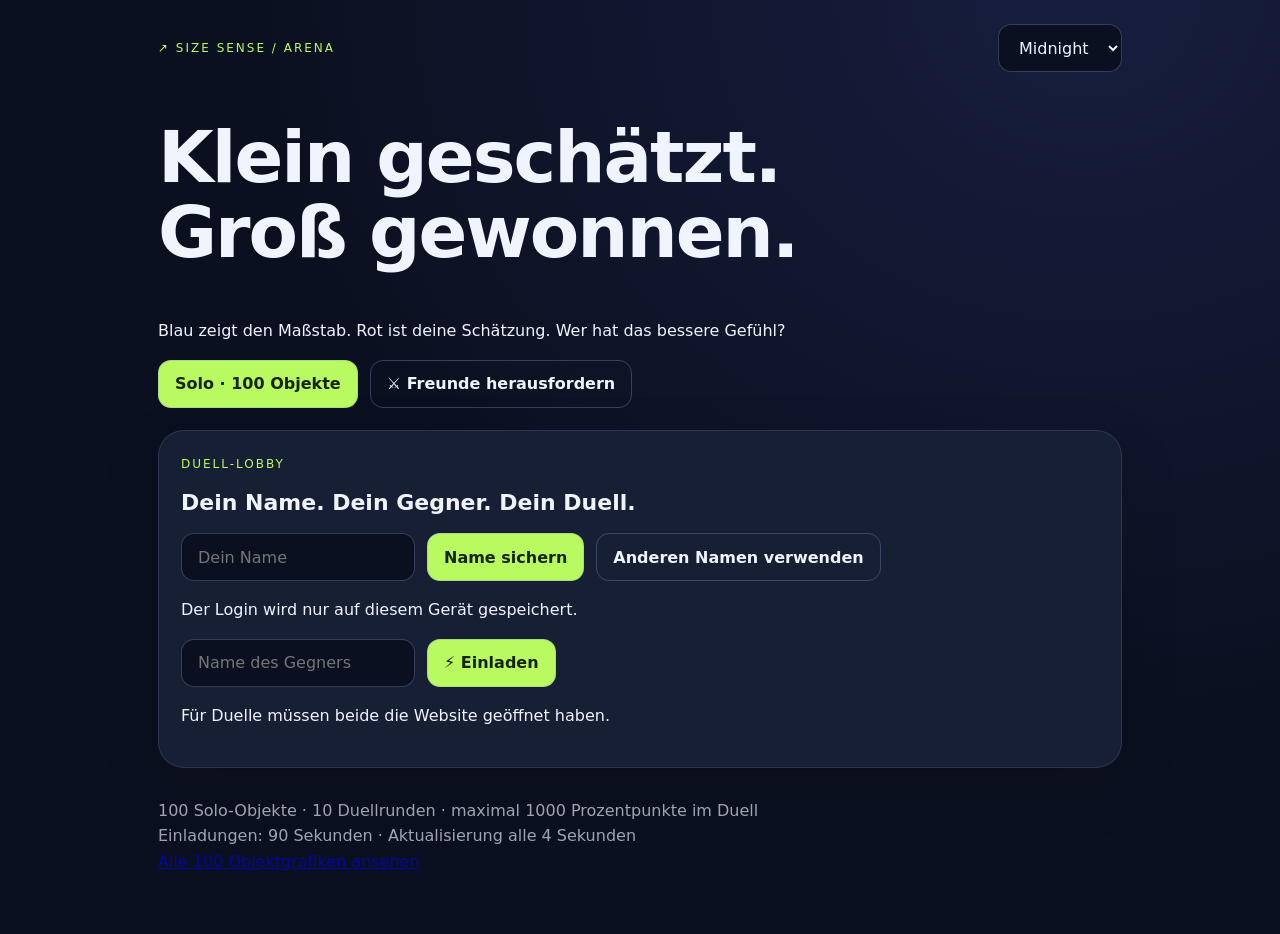
==== commit b4444938: "Add change player name button" ====
--- a/index.html
+++ b/index.html
@@ -1 +1 @@
-<!doctype html><html lang="de"><head><meta charset="utf-8"><meta name="viewport" content="width=device-width,initial-scale=1,viewport-fit=cover"><meta name="theme-color" content="#0b1020"><title>Size Sense · Duel Arena</title><link rel="stylesheet" href="styles.css"><script type="module" src="app.js"></script><script type="module" src="graphics.js"></script></head><body><main><header><span class="tag">↗ SIZE SENSE / ARENA</span><select id="theme" aria-label="Design"><option value="dark">Midnight</option><option value="light">Cloud</option><option value="violet">Sunset</option></select></header><h1>Klein geschätzt.<br>Groß gewonnen.</h1><p>Blau zeigt den Maßstab. Rot ist deine Schätzung. Wer hat das bessere Gefühl?</p><div class="actions"><button id="solo">Solo · 100 Objekte</button><button id="duelButton" class="alt">⚔ Freunde herausfordern</button></div><div id="invitations" aria-live="polite"></div><section id="lobby"><span class="tag">DUELL-LOBBY</span><h2>Dein Name. Dein Gegner. Dein Duell.</h2><div class="actions"><input id="username" aria-label="Spielername" placeholder="Dein Name" maxlength="20"><button id="register">Name sichern</button></div><p id="identity">Der Login wird nur auf diesem Gerät gespeichert.</p><div class="actions"><input id="opponent" aria-label="Gegnername" placeholder="Name des Gegners"><button id="invite">⚡ Einladen</button></div><p id="connection" role="status">Für Duelle müssen beide die Website geöffnet haben.</p><div id="online" class="actions"></div><div id="matches"></div></section><section id="battle" hidden><div class="versus"><div><span class="avatar blue" id="myAvatar">?</span><h2 id="myName">Du</h2><strong id="myScore">0</strong></div><span class="vs">VS</span><div><span class="avatar red" id="theirAvatar">?</span><h2 id="theirName">Gegner</h2><strong id="theirScore">0</strong></div></div><p id="battleStatus" aria-live="polite"></p><div id="rounds" class="rounds"></div></section><section id="game" hidden><div class="actions"><span id="roundLabel" class="tag"></span><span id="points"></span></div><progress id="progress" max="100" value="0"></progress><div class="arena"><div id="blueArt"></div><div id="redArt"></div></div><div class="labels"><div class="blue"><h2 id="reference"></h2><span id="referenceSize"></span></div><div class="red"><h2 id="object"></h2><span id="dimensionLabel"></span></div></div><label for="scale">Mit dem Finger skalieren</label><input id="scale" type="range" min="0" max="1000" value="500"><p id="dimensions" class="large"></p><div class="actions"><label>Schätzung in Metern <input id="meters" type="number" min="0.0001" max="100000" step="any" inputmode="decimal"></label><button id="submit">Schätzung festlegen</button><button id="next" hidden>Nächste Runde →</button></div><p id="result" role="status"></p><small>Stilisierte Modelle mit festen Proportionen. Gewertet wird die bezeichnete Abmessung; weitere Maße sind Modellwerte.</small></section><section id="finish" hidden><span class="tag">ERGEBNIS</span><h2 id="winner" class="large"></h2><p id="finalScore"></p><button id="rematch" hidden>⚔ Revanche einladen</button></section><footer>100 Solo-Objekte · 10 Duellrunden · maximal 1000 Prozentpunkte im Duell<br>Einladungen: 90 Sekunden · Aktualisierung alle 4 Sekunden<br><a href="graphics-preview.html">Alle 100 Objektgrafiken ansehen</a></footer></main><div id="toast" role="alert" hidden></div></body></html>+<!doctype html><html lang="de"><head><meta charset="utf-8"><meta name="viewport" content="width=device-width,initial-scale=1,viewport-fit=cover"><meta name="theme-color" content="#0b1020"><title>Size Sense · Duel Arena</title><link rel="stylesheet" href="styles.css"><link rel="stylesheet" href="precision-ui.css?v=1"><script type="module" src="app.js"></script><script type="module" src="graphics.js"></script><script type="module" src="precision-ui.js?v=1"></script></head><body><main><header><span class="tag">↗ SIZE SENSE / ARENA</span><select id="theme" aria-label="Design"><option value="dark">Midnight</option><option value="light">Cloud</option><option value="violet">Sunset</option></select></header><h1>Klein geschätzt.<br>Groß gewonnen.</h1><p>Blau zeigt den Maßstab. Rot ist deine Schätzung. Wer hat das bessere Gefühl?</p><div class="actions"><button id="solo">Solo · 100 Objekte</button><button id="duelButton" class="alt">⚔ Freunde herausfordern</button></div><div id="invitations" aria-live="polite"></div><section id="lobby"><span class="tag">DUELL-LOBBY</span><h2>Dein Name. Dein Gegner. Dein Duell.</h2><div class="actions"><input id="username" aria-label="Spielername" placeholder="Dein Name" maxlength="20"><button id="register">Name sichern</button><button id="switchName" class="alt" type="button">Anderen Namen verwenden</button></div><p id="identity">Der Login wird nur auf diesem Gerät gespeichert.</p><div class="actions"><input id="opponent" aria-label="Gegnername" placeholder="Name des Gegners"><button id="invite">⚡ Einladen</button></div><p id="connection" role="status">Für Duelle müssen beide die Website geöffnet haben.</p><div id="online" class="actions"></div><div id="matches"></div></section><section id="battle" hidden><div class="versus"><div><span class="avatar blue" id="myAvatar">?</span><h2 id="myName">Du</h2><strong id="myScore">0</strong></div><span class="vs">VS</span><div><span class="avatar red" id="theirAvatar">?</span><h2 id="theirName">Gegner</h2><strong id="theirScore">0</strong></div></div><p id="battleStatus" aria-live="polite"></p><div id="rounds" class="rounds"></div></section><section id="game" hidden><div class="actions"><span id="roundLabel" class="tag"></span><span id="points"></span></div><progress id="progress" max="100" value="0"></progress><div class="arena"><div id="blueArt"></div><div id="redArt"></div></div><div class="labels"><div class="blue"><h2 id="reference"></h2><span id="referenceSize"></span></div><div class="red"><h2 id="object"></h2><span id="dimensionLabel"></span></div></div><label for="scale">Mit dem Finger skalieren</label><input id="scale" type="range" min="0" max="1000" value="500"><p id="dimensions" class="large"></p><div class="actions"><label>Schätzung in Metern <input id="meters" type="number" min="0.0001" max="100000" step="any" inputmode="decimal"></label><button id="submit">Schätzung festlegen</button><button id="next" hidden>Nächste Runde →</button></div><p id="result" role="status"></p><small>Stilisierte Modelle mit festen Proportionen. Gewertet wird die bezeichnete Abmessung; weitere Maße sind Modellwerte.</small></section><section id="finish" hidden><span class="tag">ERGEBNIS</span><h2 id="winner" class="large"></h2><p id="finalScore"></p><button id="rematch" hidden>⚔ Revanche einladen</button></section><footer>100 Solo-Objekte · 10 Duellrunden · maximal 1000 Prozentpunkte im Duell<br>Einladungen: 90 Sekunden · Aktualisierung alle 4 Sekunden<br><a href="graphics-preview.html">Alle 100 Objektgrafiken ansehen</a></footer></main><div id="toast" role="alert" hidden></div></body></html>
--- a/precision-ui.css
+++ b/precision-ui.css
@@ -0,0 +1 @@
+.precision-entry{display:flex;align-items:end;flex-wrap:wrap;gap:10px;width:100%}.precision-entry label{display:flex;flex-direction:column;gap:7px}.precision-entry input{width:170px;font-size:23px;font-variant-numeric:tabular-nums}.precision-entry small{flex-basis:100%}#readableDimensions{font-variant-numeric:tabular-nums;font-size:clamp(20px,4vw,30px);line-height:1.5;overflow-wrap:anywhere}.arena>div{min-width:0;flex-shrink:0;align-items:flex-end;justify-content:center}.arena svg{display:block;flex-shrink:0;overflow:visible}.precision-entry button{min-width:105px;touch-action:manipulation}
